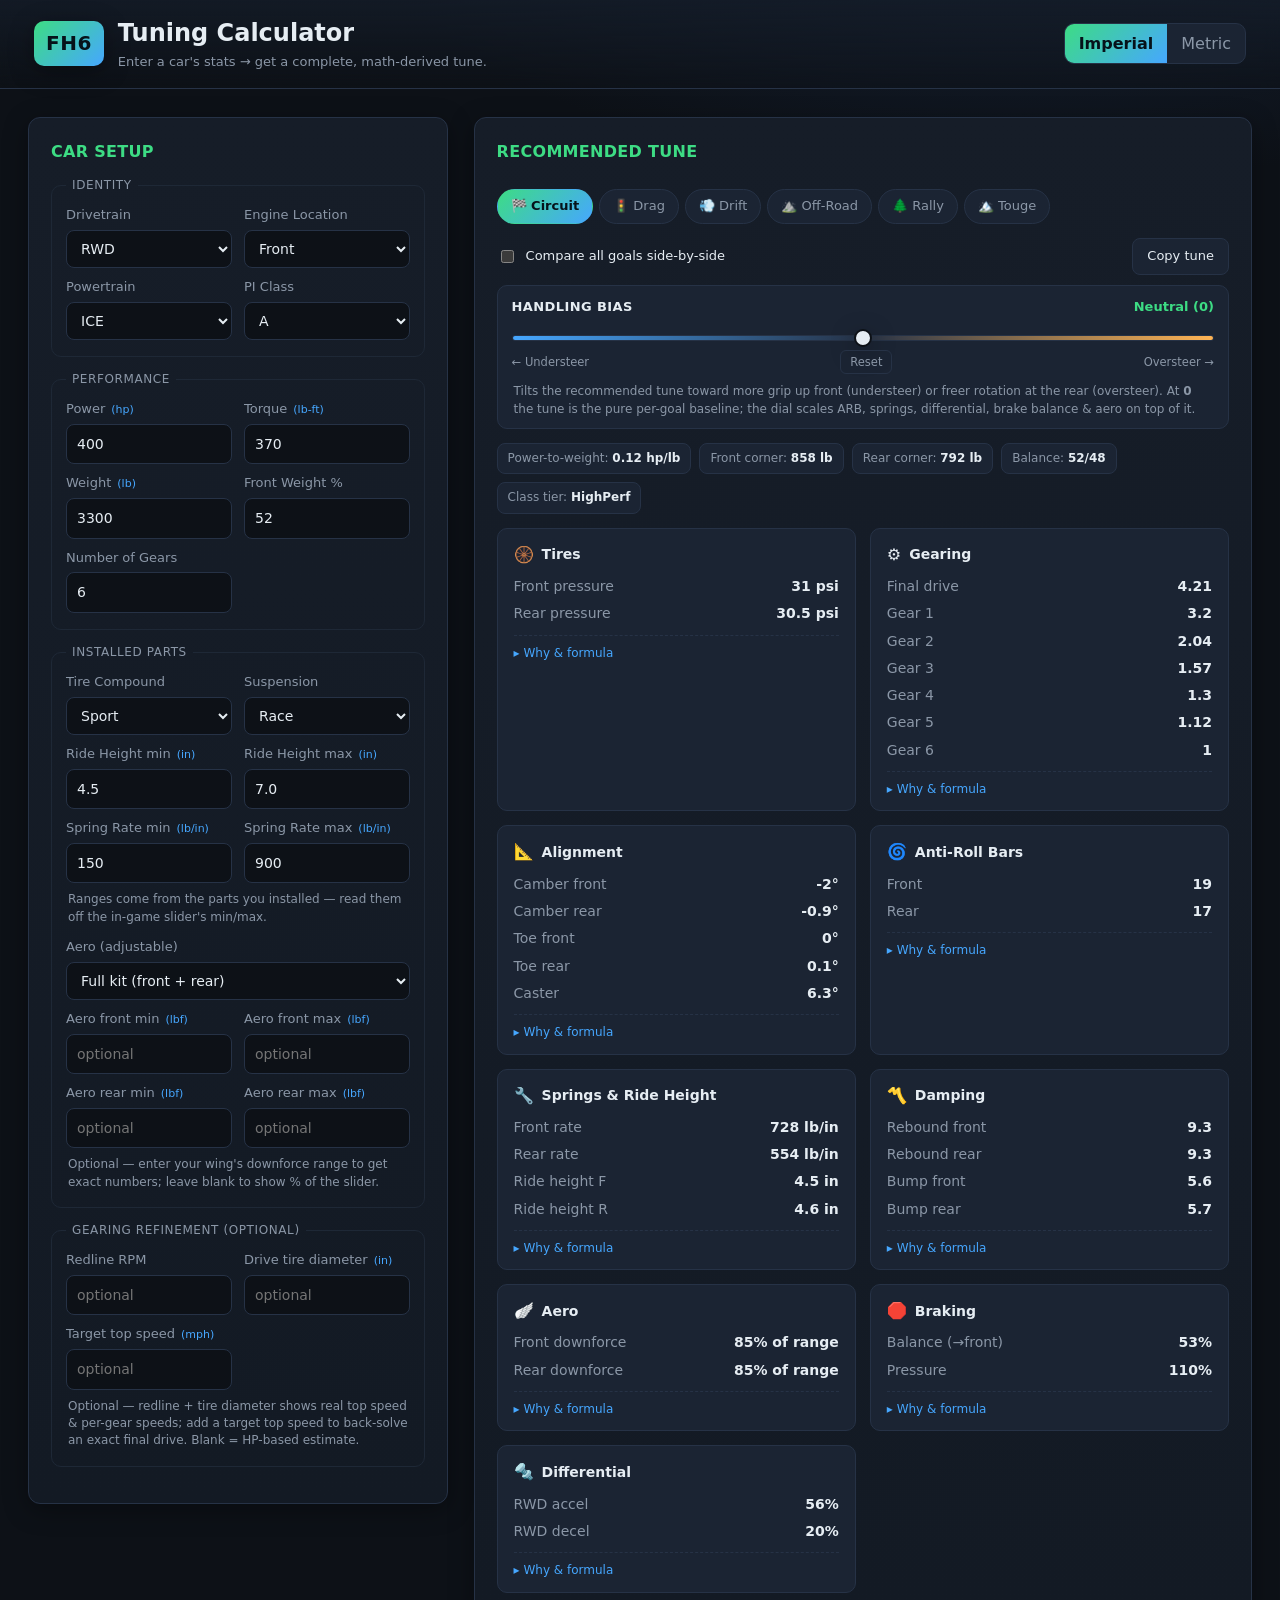
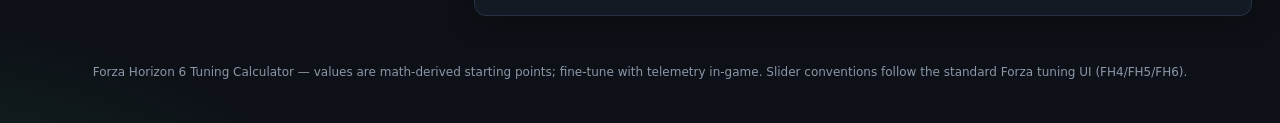
==== index.html @ 11a12811 "FH6 Tuning Calculator Single-page, zero-build Forza Horizon 6 tuning calculator. Research-grounded e" ====
<!DOCTYPE html>
<html lang="en">
<head>
<meta charset="UTF-8" />
<meta name="viewport" content="width=device-width, initial-scale=1.0" />
<meta name="color-scheme" content="dark" />
<title>FH6 Tuning Calculator</title>
<link rel="stylesheet" href="styles.css" />
</head>
<body>
<header class="topbar">
  <div class="brand">
    <span class="logo">FH6</span>
    <div class="titles">
      <h1>Tuning Calculator</h1>
      <p class="tagline">Enter a car's stats &rarr; get a complete, math-derived tune.</p>
    </div>
  </div>
  <div class="unit-toggle" id="unitToggle" role="group" aria-label="Units">
    <button data-units="imperial" class="active" type="button">Imperial</button>
    <button data-units="metric" type="button">Metric</button>
  </div>
</header>

<main class="layout">
  <!-- ===================== INPUTS ===================== -->
  <section class="panel inputs" aria-label="Car inputs">
    <h2 class="panel-title">Car Setup</h2>

    <fieldset>
      <legend>Identity</legend>
      <div class="grid2">
        <label>Drivetrain
          <select id="drivetrain">
            <option value="FWD">FWD</option>
            <option value="RWD" selected>RWD</option>
            <option value="AWD">AWD</option>
          </select>
        </label>
        <label>Engine Location
          <select id="engineLocation">
            <option value="Front" selected>Front</option>
            <option value="Mid">Mid</option>
            <option value="Rear">Rear</option>
          </select>
        </label>
        <label>Powertrain
          <select id="powertrain">
            <option value="ICE" selected>ICE</option>
            <option value="EV">EV</option>
            <option value="Hybrid">Hybrid</option>
          </select>
        </label>
        <label>PI Class
          <select id="piClass">
            <option>D</option><option>C</option><option>B</option>
            <option selected>A</option><option>S1</option><option>S2</option><option>X</option>
          </select>
        </label>
      </div>
    </fieldset>

    <fieldset>
      <legend>Performance</legend>
      <div class="grid2">
        <label><span class="lbl">Power <em id="powerUnit">(hp)</em></span>
          <input type="number" id="power" value="400" min="0" step="1" />
        </label>
        <label><span class="lbl">Torque <em id="torqueUnit">(lb-ft)</em></span>
          <input type="number" id="torque" value="370" min="0" step="1" />
        </label>
        <label><span class="lbl">Weight <em id="weightUnit">(lb)</em></span>
          <input type="number" id="weight" value="3300" min="0" step="1" />
        </label>
        <label><span class="lbl">Front Weight %</span>
          <input type="number" id="frontWeight" value="52" min="20" max="80" step="0.5" />
        </label>
        <label><span class="lbl">Number of Gears</span>
          <input type="number" id="gears" value="6" min="1" max="10" step="1" />
        </label>
      </div>
    </fieldset>

    <fieldset>
      <legend>Installed Parts</legend>
      <div class="grid2">
        <label>Tire Compound
          <select id="tireCompound">
            <option>Stock</option><option>Street</option><option selected>Sport</option>
            <option>Race</option><option>Rally</option><option>Drag</option><option>Offroad</option>
          </select>
        </label>
        <label>Suspension
          <select id="suspensionType">
            <option>Stock</option><option>Street</option><option>Sport</option>
            <option selected>Race</option><option>Drift</option><option>Offroad</option>
          </select>
        </label>
      </div>
      <div class="grid2 ranges">
        <label><span class="lbl">Ride Height min <em id="rhUnit">(in)</em></span>
          <input type="number" id="rideHeightMin" value="4.5" step="0.1" />
        </label>
        <label><span class="lbl">Ride Height max <em id="rhUnit2">(in)</em></span>
          <input type="number" id="rideHeightMax" value="7.0" step="0.1" />
        </label>
        <label><span class="lbl">Spring Rate min <em id="srUnit">(lb/in)</em></span>
          <input type="number" id="springRateMin" value="150" step="1" />
        </label>
        <label><span class="lbl">Spring Rate max <em id="srUnit2">(lb/in)</em></span>
          <input type="number" id="springRateMax" value="900" step="1" />
        </label>
      </div>
      <p class="hint">Ranges come from the parts you installed — read them off the in-game slider's min/max.</p>
      <label class="aero-kit-label">Aero (adjustable)
        <select id="aeroKit">
          <option value="Full" selected>Full kit (front + rear)</option>
          <option value="Front">Front splitter only</option>
          <option value="Rear">Rear wing only</option>
          <option value="None">None</option>
        </select>
      </label>
      <div class="grid2 ranges" id="aeroRanges">
        <label class="aero-front-field"><span class="lbl">Aero front min <em id="afUnit">(lbf)</em></span>
          <input type="number" id="aeroFrontMin" step="1" placeholder="optional" />
        </label>
        <label class="aero-front-field"><span class="lbl">Aero front max <em id="afUnit2">(lbf)</em></span>
          <input type="number" id="aeroFrontMax" step="1" placeholder="optional" />
        </label>
        <label class="aero-rear-field"><span class="lbl">Aero rear min <em id="arUnit">(lbf)</em></span>
          <input type="number" id="aeroRearMin" step="1" placeholder="optional" />
        </label>
        <label class="aero-rear-field"><span class="lbl">Aero rear max <em id="arUnit2">(lbf)</em></span>
          <input type="number" id="aeroRearMax" step="1" placeholder="optional" />
        </label>
      </div>
      <p class="hint" id="aeroHint">Optional — enter your wing's downforce range to get exact numbers; leave blank to show % of the slider.</p>
    </fieldset>

    <fieldset>
      <legend>Gearing refinement (optional)</legend>
      <div class="grid2">
        <label><span class="lbl">Redline RPM</span>
          <input type="number" id="redlineRpm" step="100" placeholder="optional" />
        </label>
        <label><span class="lbl">Drive tire diameter <em id="tireUnit">(in)</em></span>
          <input type="number" id="tireDiameter" step="0.1" placeholder="optional" />
        </label>
        <label><span class="lbl">Target top speed <em id="topSpeedUnit">(mph)</em></span>
          <input type="number" id="targetTopSpeed" step="1" placeholder="optional" />
        </label>
      </div>
      <p class="hint">Optional — redline + tire diameter shows real top speed &amp; per-gear speeds; add a target top speed to back-solve an exact final drive. Blank = HP-based estimate.</p>
    </fieldset>
  </section>

  <!-- ===================== OUTPUTS ===================== -->
  <section class="panel outputs" aria-label="Recommended tune">
    <div class="outputs-head">
      <h2 class="panel-title">Recommended Tune</h2>
      <div class="goal-tabs" id="goalTabs" role="tablist"></div>
    </div>

    <div class="mode-row">
      <label class="switch">
        <input type="checkbox" id="compareMode" />
        <span>Compare all goals side-by-side</span>
      </label>
      <button id="copyBtn" class="ghost-btn" type="button" title="Copy tune to clipboard">Copy tune</button>
    </div>

    <div class="bias-row" id="biasRow">
      <div class="bias-head">
        <span class="bias-title">Handling bias</span>
        <span class="bias-value" id="biasValue">Neutral (0)</span>
      </div>
      <input type="range" id="handlingBias" min="-5" max="5" step="0.5" value="0"
             aria-label="Handling bias from understeer to oversteer" />
      <div class="bias-ends">
        <span>&larr; Understeer</span>
        <button type="button" id="biasReset" class="bias-reset" title="Reset to neutral">Reset</button>
        <span>Oversteer &rarr;</span>
      </div>
      <p class="hint bias-hint">Tilts the recommended tune toward more grip up front (understeer) or freer
        rotation at the rear (oversteer). At <b>0</b> the tune is the pure per-goal baseline; the dial scales
        ARB, springs, differential, brake balance &amp; aero on top of it.</p>
    </div>

    <div id="summaryStrip" class="summary-strip"></div>
    <div id="output" class="output-cards"></div>
    <div id="compareWrap" class="compare-wrap" hidden></div>
  </section>
</main>

<footer class="foot">
  <p>Forza Horizon 6 Tuning Calculator &mdash; values are math-derived starting points; fine-tune with telemetry in-game.
  Slider conventions follow the standard Forza tuning UI (FH4/FH5/FH6).</p>
</footer>

<script src="tuning.js"></script>
<script src="app.js"></script>
</body>
</html>
---- styles.css ----
:root {
  --bg: #0d1117;
  --bg-2: #131a24;
  --panel: #161d28;
  --panel-2: #1b2433;
  --line: #263246;
  --line-soft: #1e2836;
  --text: #e6edf3;
  --muted: #8b97a7;
  --accent: #3ddc84;     /* Forza green */
  --accent-2: #46a7ff;   /* electric blue */
  --warn: #ffb454;
  --danger: #ff6b6b;
  --radius: 12px;
  --shadow: 0 6px 24px rgba(0,0,0,.35);
  font-synthesis: none;
}

* { box-sizing: border-box; }
/* explicit display rules (grid/flex) otherwise beat the UA [hidden] rule */
[hidden] { display: none !important; }
html, body { margin: 0; padding: 0; }
body {
  background:
    radial-gradient(1200px 600px at 80% -10%, #16243a 0%, transparent 60%),
    radial-gradient(900px 500px at -10% 110%, #16322a 0%, transparent 55%),
    var(--bg);
  color: var(--text);
  font-family: "Segoe UI", system-ui, -apple-system, Roboto, Arial, sans-serif;
  line-height: 1.45;
  min-height: 100vh;
}

/* ---------- Top bar ---------- */
.topbar {
  display: flex; align-items: center; justify-content: space-between;
  gap: 16px; flex-wrap: wrap;
  padding: 16px clamp(14px, 3vw, 34px);
  border-bottom: 1px solid var(--line);
  background: linear-gradient(180deg, rgba(20,28,40,.85), rgba(13,17,23,.4));
  position: sticky; top: 0; z-index: 20; backdrop-filter: blur(8px);
}
.brand { display: flex; align-items: center; gap: 14px; }
.logo {
  font-weight: 800; letter-spacing: .5px; font-size: 20px;
  background: linear-gradient(135deg, var(--accent), var(--accent-2));
  color: #06121a; padding: 8px 12px; border-radius: 10px;
  box-shadow: var(--shadow);
}
.titles h1 { font-size: clamp(18px, 2.4vw, 24px); margin: 0; }
.tagline { margin: 2px 0 0; color: var(--muted); font-size: 13px; }

.unit-toggle { display: inline-flex; background: var(--panel-2); border: 1px solid var(--line); border-radius: 10px; overflow: hidden; }
.unit-toggle button {
  background: transparent; color: var(--muted); border: 0; padding: 8px 14px;
  font: inherit; cursor: pointer; transition: .15s;
}
.unit-toggle button.active { background: linear-gradient(135deg, var(--accent), var(--accent-2)); color: #06121a; font-weight: 700; }

/* ---------- Layout ---------- */
.layout {
  display: grid;
  grid-template-columns: minmax(320px, 420px) 1fr;
  gap: clamp(14px, 2vw, 26px);
  padding: clamp(14px, 2.4vw, 28px);
  align-items: start;
}
.panel {
  background: linear-gradient(180deg, var(--panel), var(--bg-2));
  border: 1px solid var(--line);
  border-radius: var(--radius);
  box-shadow: var(--shadow);
  padding: clamp(14px, 1.8vw, 22px);
}
.inputs { position: sticky; top: 86px; }
.panel-title {
  margin: 0 0 14px; font-size: 16px; letter-spacing: .3px;
  text-transform: uppercase; color: var(--accent);
}

fieldset { border: 1px solid var(--line-soft); border-radius: 10px; margin: 0 0 14px; padding: 12px 14px 16px; }
legend { color: var(--muted); font-size: 12px; text-transform: uppercase; letter-spacing: .6px; padding: 0 6px; }
.grid2 { display: grid; grid-template-columns: 1fr 1fr; gap: 10px 12px; }
label { display: flex; flex-direction: column; gap: 5px; font-size: 13px; color: var(--muted); }
.lbl { display: flex; gap: 6px; align-items: baseline; }
.lbl em { color: var(--accent-2); font-style: normal; font-size: 11px; }
input, select {
  background: var(--bg); color: var(--text);
  border: 1px solid var(--line); border-radius: 8px;
  padding: 9px 10px; font: inherit; font-size: 14px; width: 100%;
  transition: border-color .15s, box-shadow .15s;
}
input:focus, select:focus { outline: none; border-color: var(--accent-2); box-shadow: 0 0 0 3px rgba(70,167,255,.18); }
.checkbox-row { flex-direction: row; align-items: center; gap: 8px; grid-column: 1 / -1; color: var(--text); }
.checkbox-row input { width: auto; }
.ranges { margin-top: 10px; }
.aero-kit-label { margin: 12px 0 4px; }
.hint { color: var(--muted); font-size: 12px; margin: 8px 2px 0; }

/* ---------- Outputs ---------- */
.outputs-head { display: flex; align-items: center; justify-content: space-between; gap: 12px; flex-wrap: wrap; }
.goal-tabs { display: flex; flex-wrap: wrap; gap: 6px; }
.goal-tabs button {
  background: var(--panel-2); color: var(--muted); border: 1px solid var(--line);
  padding: 7px 13px; border-radius: 999px; font: inherit; font-size: 13px; cursor: pointer; transition: .15s;
}
.goal-tabs button:hover { color: var(--text); border-color: var(--accent-2); }
.goal-tabs button.active { background: linear-gradient(135deg, var(--accent), var(--accent-2)); color: #06121a; font-weight: 700; border-color: transparent; }

.mode-row { display: flex; align-items: center; justify-content: space-between; gap: 12px; margin: 14px 0 10px; flex-wrap: wrap; }
.switch { flex-direction: row; align-items: center; gap: 9px; color: var(--text); font-size: 13px; cursor: pointer; }
.switch input { width: auto; }
.ghost-btn { background: var(--panel-2); color: var(--text); border: 1px solid var(--line); border-radius: 8px; padding: 8px 14px; font: inherit; font-size: 13px; cursor: pointer; transition: .15s; }
.ghost-btn:hover { border-color: var(--accent); color: var(--accent); }

/* ---------- Handling-bias slider ---------- */
.bias-row {
  background: var(--panel-2); border: 1px solid var(--line); border-radius: 10px;
  padding: 12px 14px 10px; margin: 0 0 14px;
}
.bias-head { display: flex; align-items: baseline; justify-content: space-between; gap: 10px; margin-bottom: 8px; }
.bias-title { font-size: 13px; font-weight: 600; color: var(--text); text-transform: uppercase; letter-spacing: .4px; }
.bias-value { font-size: 13px; font-weight: 700; color: var(--accent); font-variant-numeric: tabular-nums; }
.bias-value.under { color: var(--accent-2); }
.bias-value.over { color: var(--warn); }
.bias-row input[type="range"] {
  -webkit-appearance: none; appearance: none; width: 100%; height: 6px; padding: 0; margin: 4px 0;
  background: linear-gradient(90deg, var(--accent-2) 0%, var(--line) 50%, var(--warn) 100%);
  border: 1px solid var(--line); border-radius: 999px; cursor: pointer;
}
.bias-row input[type="range"]:focus { outline: none; box-shadow: 0 0 0 3px rgba(70,167,255,.18); }
.bias-row input[type="range"]::-webkit-slider-thumb {
  -webkit-appearance: none; appearance: none; width: 18px; height: 18px; border-radius: 50%;
  background: var(--text); border: 2px solid var(--bg); box-shadow: var(--shadow); cursor: pointer;
}
.bias-row input[type="range"]::-moz-range-thumb {
  width: 18px; height: 18px; border-radius: 50%;
  background: var(--text); border: 2px solid var(--bg); box-shadow: var(--shadow); cursor: pointer;
}
.bias-ends { display: flex; align-items: center; justify-content: space-between; gap: 10px; font-size: 11.5px; color: var(--muted); margin-top: 2px; }
.bias-reset { background: transparent; color: var(--muted); border: 1px solid var(--line); border-radius: 6px; padding: 3px 9px; font: inherit; font-size: 11.5px; cursor: pointer; transition: .15s; }
.bias-reset:hover { color: var(--accent); border-color: var(--accent); }
.bias-hint { margin-top: 9px; }

.summary-strip { display: flex; flex-wrap: wrap; gap: 8px; margin-bottom: 14px; }
.chip { background: var(--panel-2); border: 1px solid var(--line); border-radius: 8px; padding: 6px 10px; font-size: 12px; color: var(--muted); }
.chip b { color: var(--text); font-weight: 600; }

.output-cards { display: grid; grid-template-columns: repeat(auto-fill, minmax(260px, 1fr)); gap: 14px; }
.card {
  background: var(--panel-2); border: 1px solid var(--line); border-radius: 10px;
  padding: 14px 16px 12px; display: flex; flex-direction: column;
}
.card h3 { margin: 0 0 10px; font-size: 14px; display: flex; align-items: center; gap: 8px; }
.card h3 .ico { font-size: 16px; }
.rows { display: flex; flex-direction: column; gap: 7px; }
.row { display: flex; align-items: baseline; justify-content: space-between; gap: 10px; font-size: 14px; }
.row .k { color: var(--muted); }
.row .v { font-variant-numeric: tabular-nums; font-weight: 600; color: var(--text); }
.row .v.pos { color: var(--accent); }
.row .v.neg { color: var(--warn); }
.subgears { display: grid; grid-template-columns: repeat(2, 1fr); gap: 5px 14px; }

details.why { margin-top: 11px; border-top: 1px dashed var(--line); padding-top: 9px; }
details.why summary { cursor: pointer; color: var(--accent-2); font-size: 12px; list-style: none; user-select: none; }
details.why summary::-webkit-details-marker { display: none; }
details.why summary::before { content: "▸ "; }
details.why[open] summary::before { content: "▾ "; }
details.why .body { margin-top: 8px; color: var(--muted); font-size: 12.5px; line-height: 1.5; }
details.why .body code { background: var(--bg); border: 1px solid var(--line); border-radius: 5px; padding: 1px 5px; color: var(--accent); font-size: 12px; }
details.why .body .formula { display: block; margin: 6px 0; padding: 7px 9px; background: var(--bg); border-left: 2px solid var(--accent); border-radius: 4px; color: var(--text); font-family: ui-monospace, "Cascadia Code", Consolas, monospace; font-size: 12px; white-space: pre-wrap; }

/* ---------- Compare table ---------- */
.compare-wrap { overflow-x: auto; }
table.compare { border-collapse: collapse; width: 100%; font-size: 13px; }
table.compare th, table.compare td { padding: 7px 10px; text-align: right; border-bottom: 1px solid var(--line-soft); white-space: nowrap; }
table.compare th:first-child, table.compare td:first-child { text-align: left; position: sticky; left: 0; background: var(--panel); color: var(--text); }
table.compare thead th { color: var(--accent); border-bottom: 1px solid var(--line); position: sticky; top: 0; background: var(--panel); }
table.compare tbody tr:hover td { background: rgba(70,167,255,.06); }
table.compare .group td { background: var(--panel-2); color: var(--accent-2); font-weight: 700; text-transform: uppercase; letter-spacing: .4px; font-size: 11px; }
table.compare td.num { font-variant-numeric: tabular-nums; color: var(--text); }

.foot { color: var(--muted); font-size: 12px; text-align: center; padding: 8px 20px 30px; }

/* ---------- Mobile ---------- */
@media (max-width: 880px) {
  .layout { grid-template-columns: 1fr; }
  .inputs { position: static; }
}
@media (max-width: 480px) {
  .grid2 { grid-template-columns: 1fr; }
  .output-cards { grid-template-columns: 1fr; }
  .topbar { padding: 12px 14px; }
}
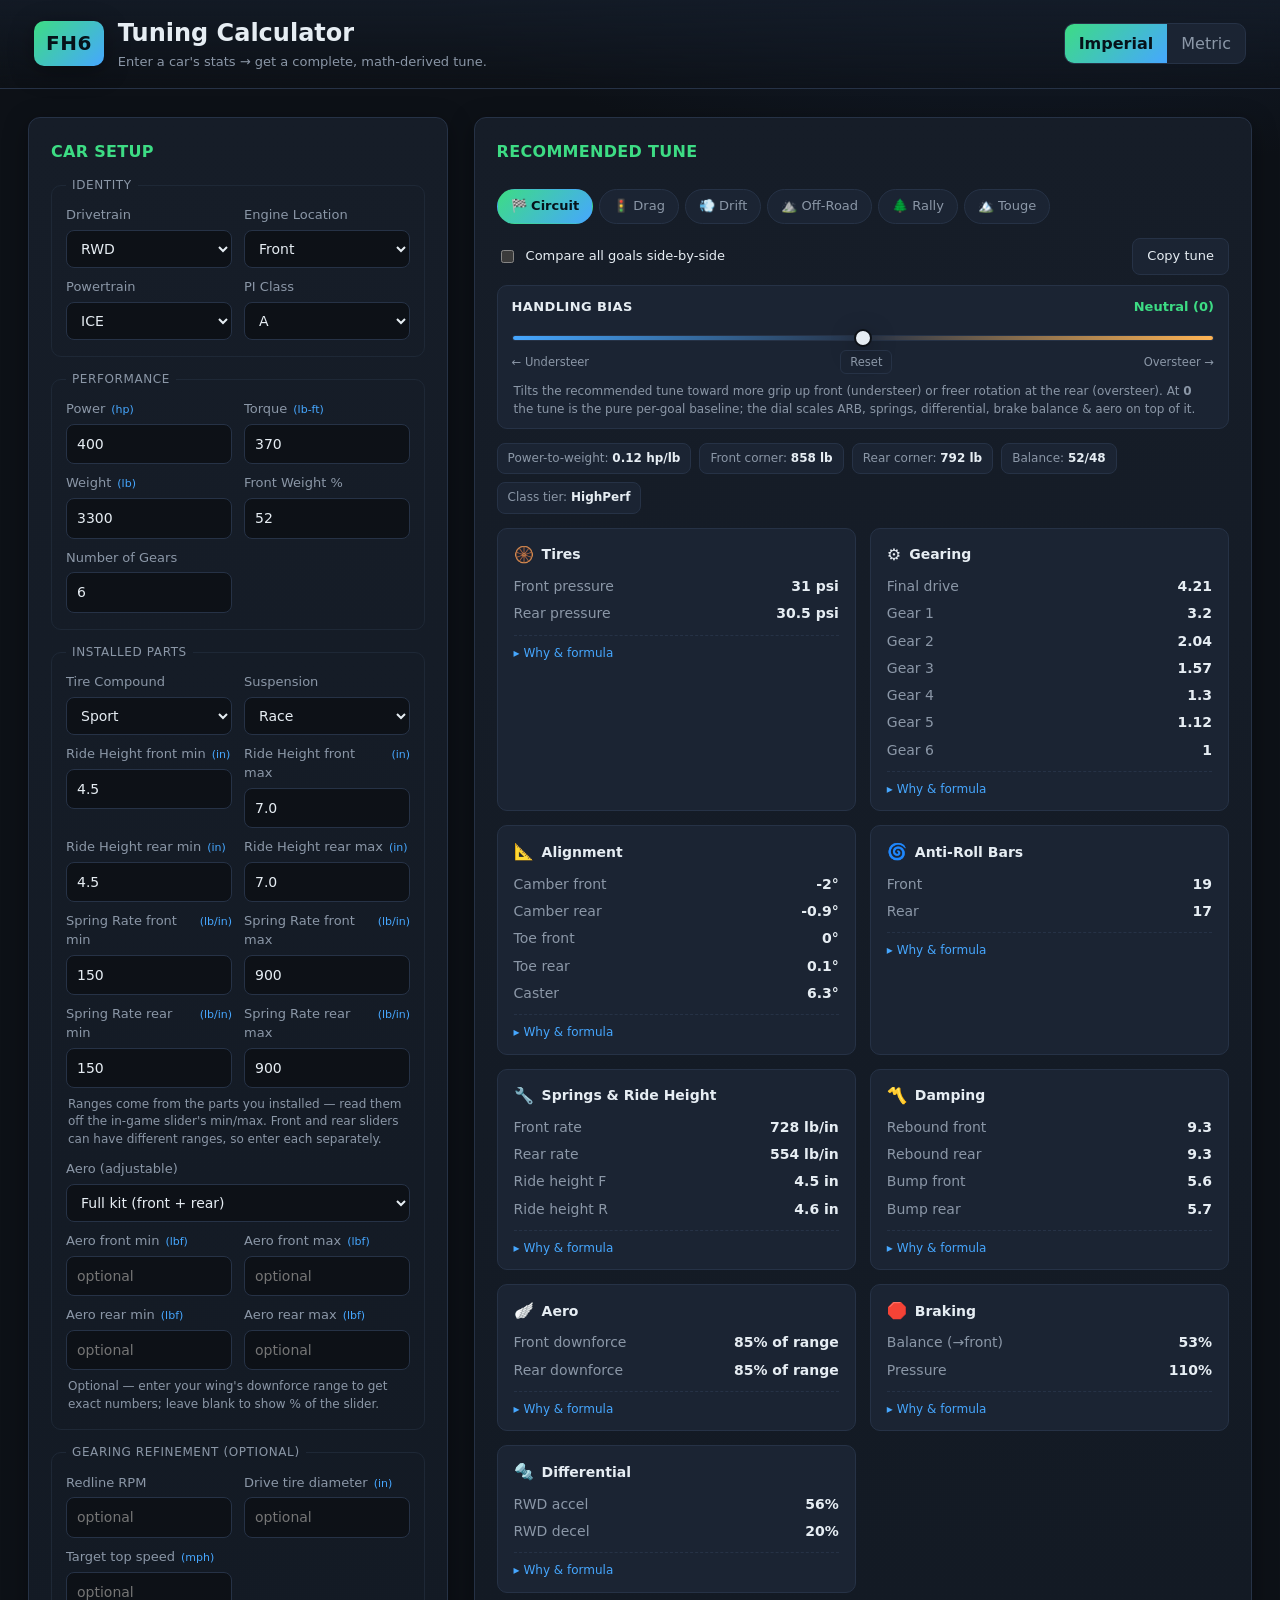
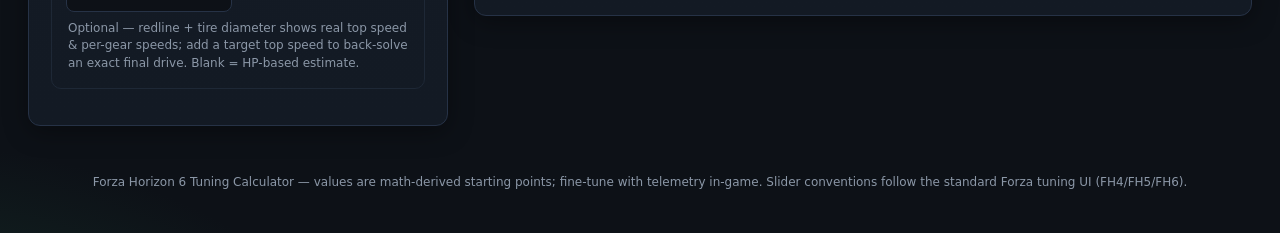
==== commit a8d68148: "Add independent front/rear ride-height and spring-rate range inputs FH6's front and rear ride-height" ====
--- a/index.html
+++ b/index.html
@@ -98,20 +98,32 @@
         </label>
       </div>
       <div class="grid2 ranges">
-        <label><span class="lbl">Ride Height min <em id="rhUnit">(in)</em></span>
-          <input type="number" id="rideHeightMin" value="4.5" step="0.1" />
-        </label>
-        <label><span class="lbl">Ride Height max <em id="rhUnit2">(in)</em></span>
-          <input type="number" id="rideHeightMax" value="7.0" step="0.1" />
-        </label>
-        <label><span class="lbl">Spring Rate min <em id="srUnit">(lb/in)</em></span>
-          <input type="number" id="springRateMin" value="150" step="1" />
-        </label>
-        <label><span class="lbl">Spring Rate max <em id="srUnit2">(lb/in)</em></span>
-          <input type="number" id="springRateMax" value="900" step="1" />
-        </label>
-      </div>
-      <p class="hint">Ranges come from the parts you installed — read them off the in-game slider's min/max.</p>
+        <label><span class="lbl">Ride Height front min <em id="rhUnitFmin">(in)</em></span>
+          <input type="number" id="rideHeightMinF" value="4.5" step="0.1" />
+        </label>
+        <label><span class="lbl">Ride Height front max <em id="rhUnitFmax">(in)</em></span>
+          <input type="number" id="rideHeightMaxF" value="7.0" step="0.1" />
+        </label>
+        <label><span class="lbl">Ride Height rear min <em id="rhUnitRmin">(in)</em></span>
+          <input type="number" id="rideHeightMinR" value="4.5" step="0.1" />
+        </label>
+        <label><span class="lbl">Ride Height rear max <em id="rhUnitRmax">(in)</em></span>
+          <input type="number" id="rideHeightMaxR" value="7.0" step="0.1" />
+        </label>
+        <label><span class="lbl">Spring Rate front min <em id="srUnitFmin">(lb/in)</em></span>
+          <input type="number" id="springRateMinF" value="150" step="1" />
+        </label>
+        <label><span class="lbl">Spring Rate front max <em id="srUnitFmax">(lb/in)</em></span>
+          <input type="number" id="springRateMaxF" value="900" step="1" />
+        </label>
+        <label><span class="lbl">Spring Rate rear min <em id="srUnitRmin">(lb/in)</em></span>
+          <input type="number" id="springRateMinR" value="150" step="1" />
+        </label>
+        <label><span class="lbl">Spring Rate rear max <em id="srUnitRmax">(lb/in)</em></span>
+          <input type="number" id="springRateMaxR" value="900" step="1" />
+        </label>
+      </div>
+      <p class="hint">Ranges come from the parts you installed — read them off the in-game slider's min/max. Front and rear sliders can have different ranges, so enter each separately.</p>
       <label class="aero-kit-label">Aero (adjustable)
         <select id="aeroKit">
           <option value="Full" selected>Full kit (front + rear)</option>
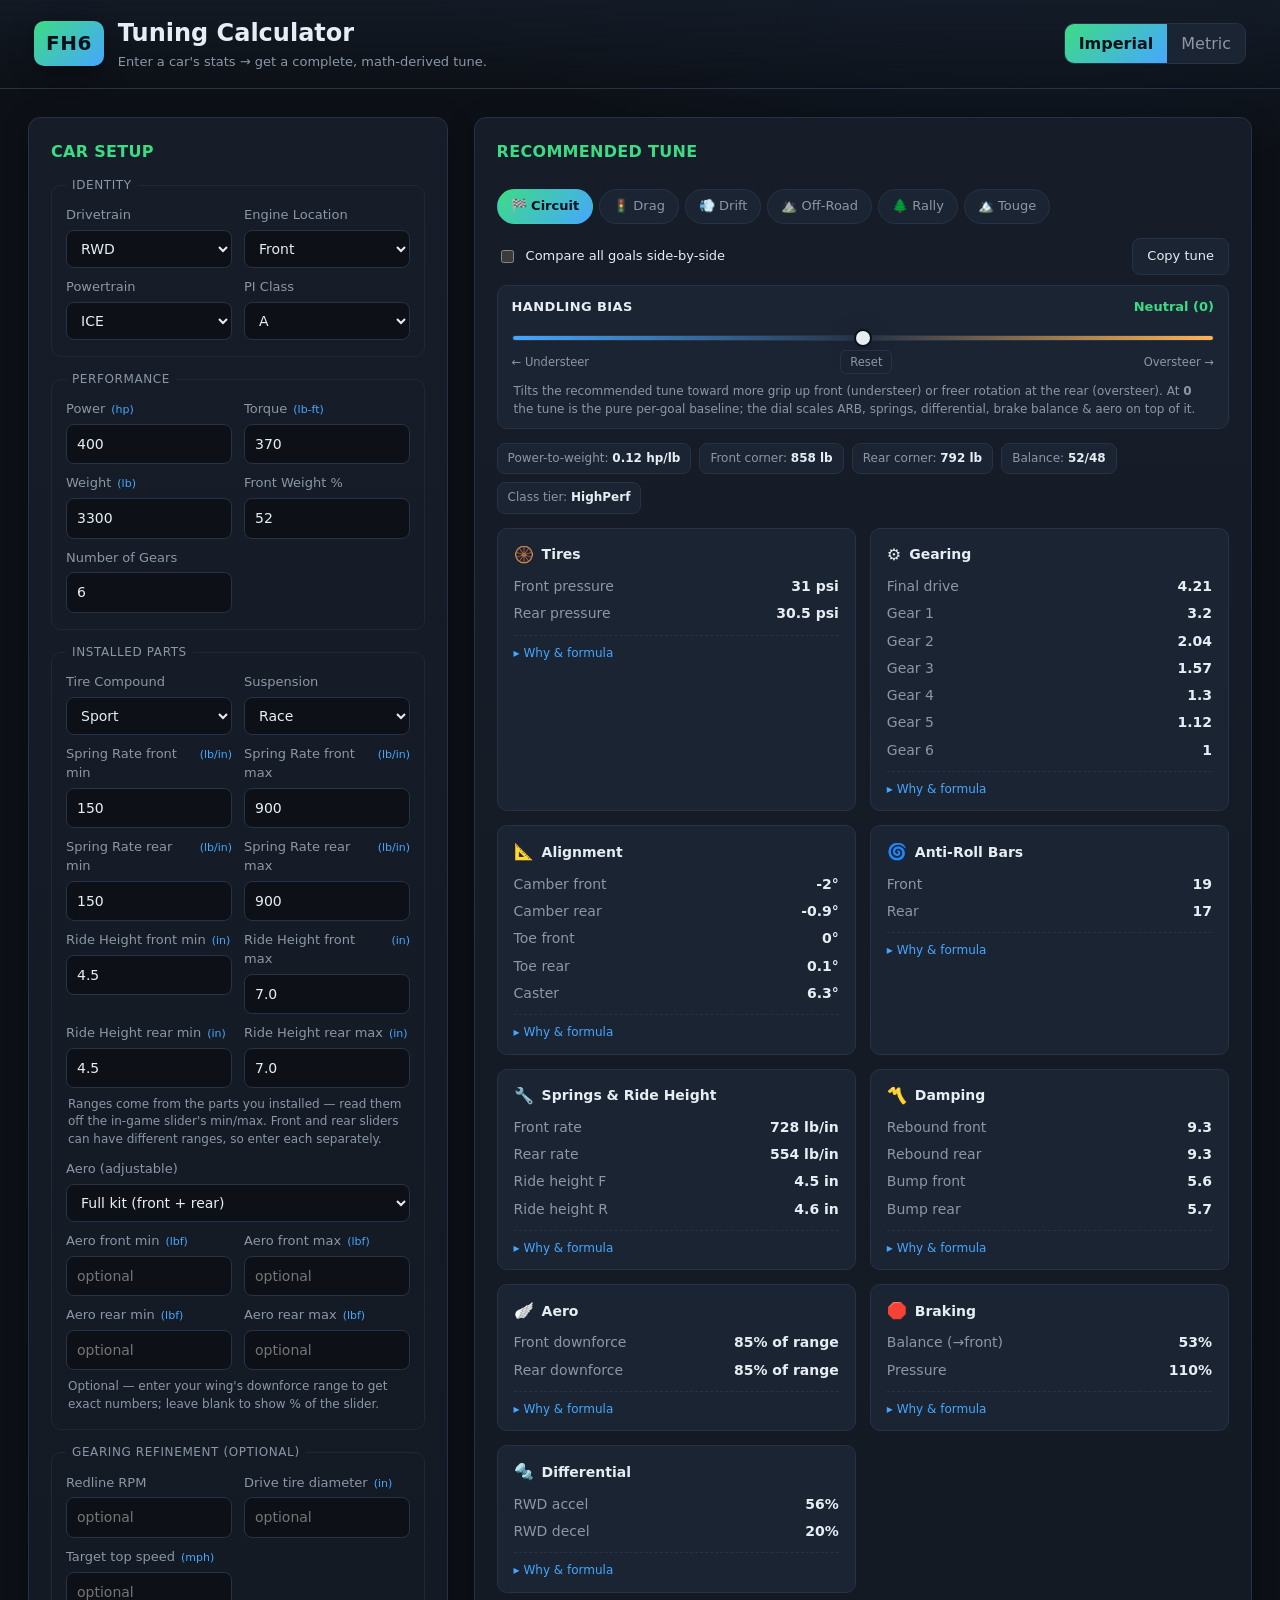
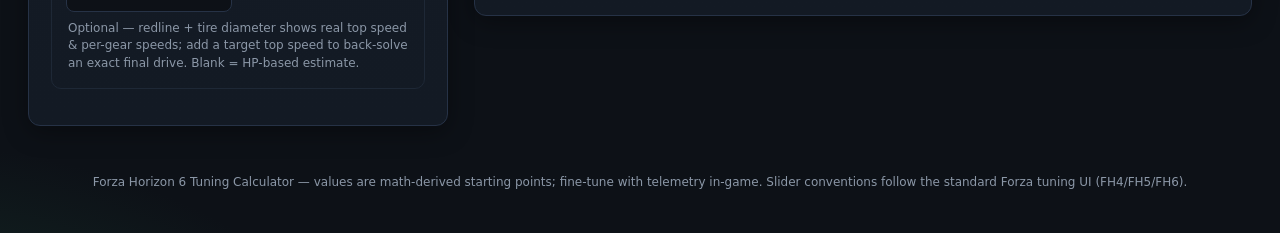
==== commit 59aa1596: "Order Spring Rate inputs above Ride Height to match FH6 menu Pure presentation change: moves the Spr" ====
--- a/index.html
+++ b/index.html
@@ -98,6 +98,18 @@
         </label>
       </div>
       <div class="grid2 ranges">
+        <label><span class="lbl">Spring Rate front min <em id="srUnitFmin">(lb/in)</em></span>
+          <input type="number" id="springRateMinF" value="150" step="1" />
+        </label>
+        <label><span class="lbl">Spring Rate front max <em id="srUnitFmax">(lb/in)</em></span>
+          <input type="number" id="springRateMaxF" value="900" step="1" />
+        </label>
+        <label><span class="lbl">Spring Rate rear min <em id="srUnitRmin">(lb/in)</em></span>
+          <input type="number" id="springRateMinR" value="150" step="1" />
+        </label>
+        <label><span class="lbl">Spring Rate rear max <em id="srUnitRmax">(lb/in)</em></span>
+          <input type="number" id="springRateMaxR" value="900" step="1" />
+        </label>
         <label><span class="lbl">Ride Height front min <em id="rhUnitFmin">(in)</em></span>
           <input type="number" id="rideHeightMinF" value="4.5" step="0.1" />
         </label>
@@ -109,18 +121,6 @@
         </label>
         <label><span class="lbl">Ride Height rear max <em id="rhUnitRmax">(in)</em></span>
           <input type="number" id="rideHeightMaxR" value="7.0" step="0.1" />
-        </label>
-        <label><span class="lbl">Spring Rate front min <em id="srUnitFmin">(lb/in)</em></span>
-          <input type="number" id="springRateMinF" value="150" step="1" />
-        </label>
-        <label><span class="lbl">Spring Rate front max <em id="srUnitFmax">(lb/in)</em></span>
-          <input type="number" id="springRateMaxF" value="900" step="1" />
-        </label>
-        <label><span class="lbl">Spring Rate rear min <em id="srUnitRmin">(lb/in)</em></span>
-          <input type="number" id="springRateMinR" value="150" step="1" />
-        </label>
-        <label><span class="lbl">Spring Rate rear max <em id="srUnitRmax">(lb/in)</em></span>
-          <input type="number" id="springRateMaxR" value="900" step="1" />
         </label>
       </div>
       <p class="hint">Ranges come from the parts you installed — read them off the in-game slider's min/max. Front and rear sliders can have different ranges, so enter each separately.</p>
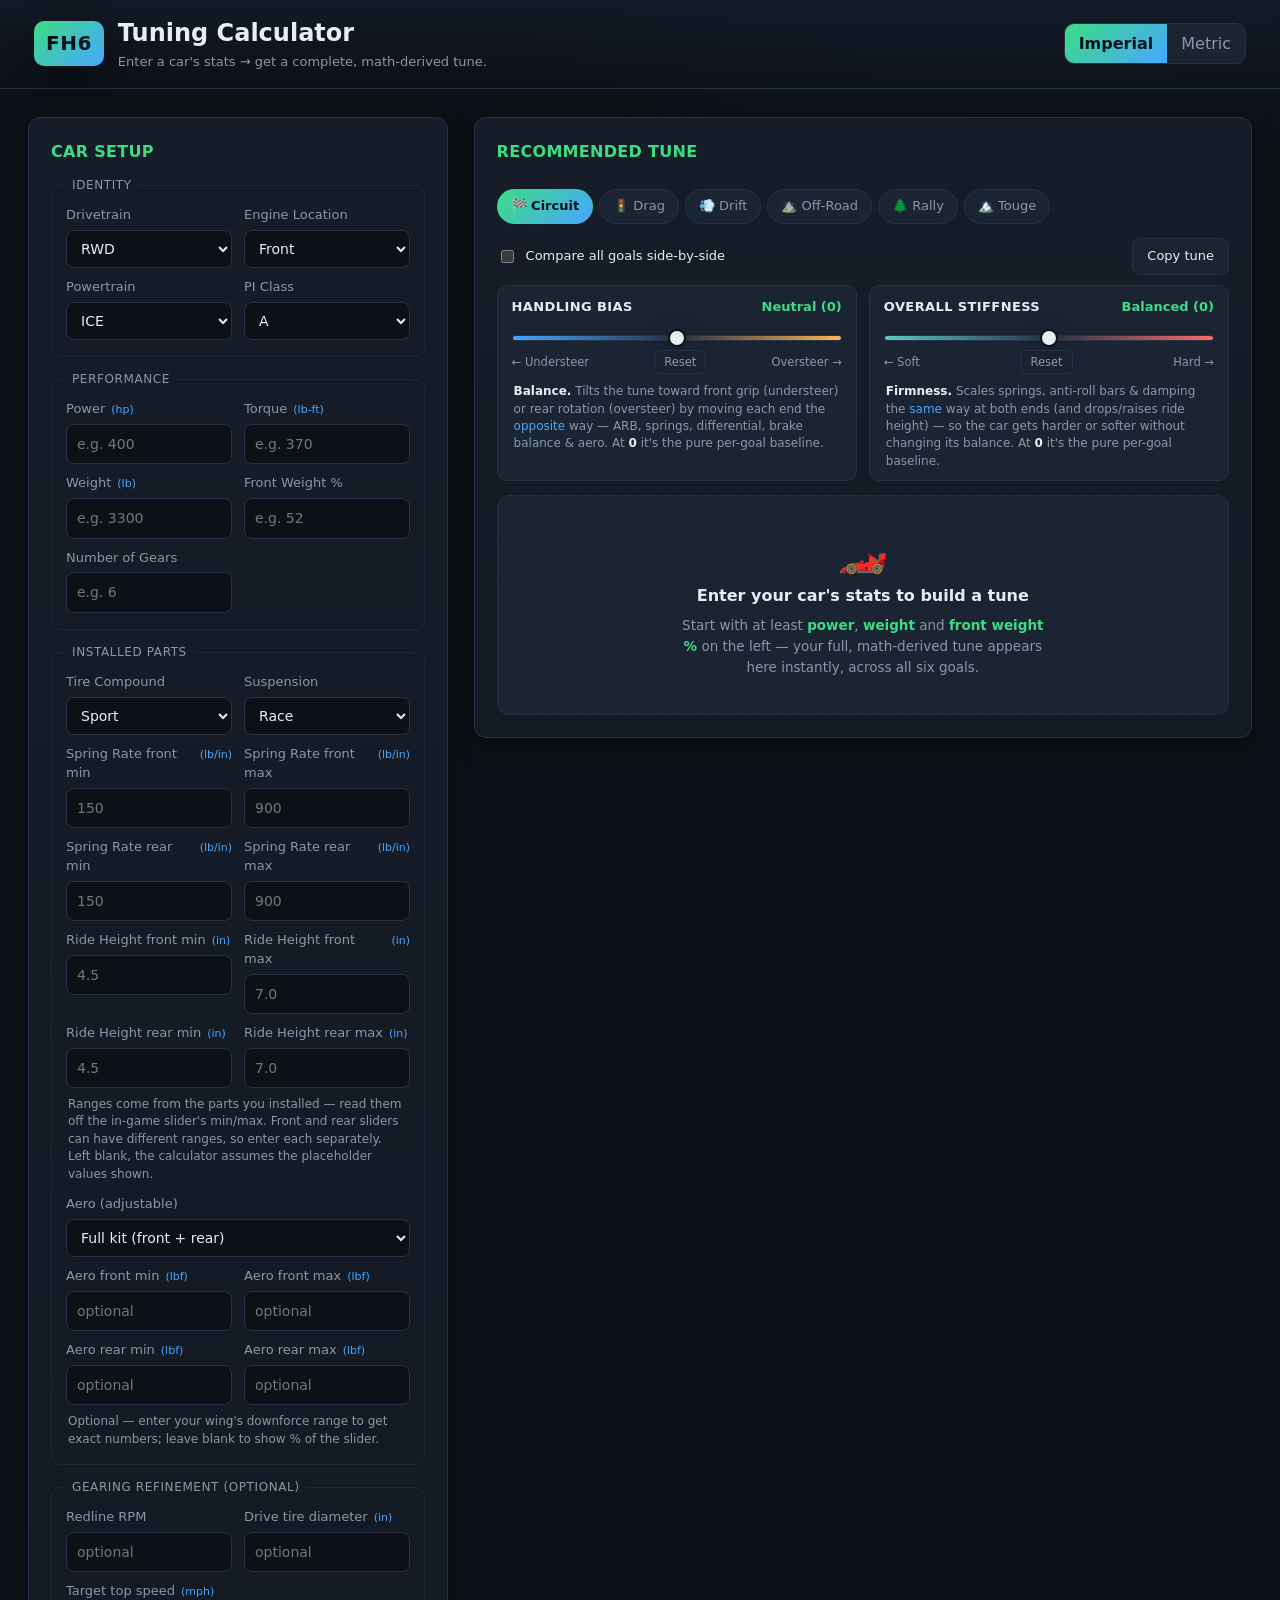
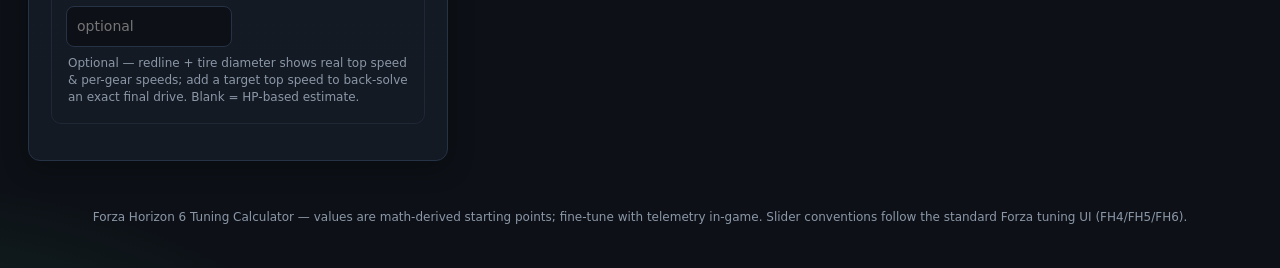
==== commit 726d6663: "Add Overall Stiffness dial, slider-change view, and blank-by-default inputs Three user-requested fea" ====
--- a/index.html
+++ b/index.html
@@ -64,19 +64,19 @@
       <legend>Performance</legend>
       <div class="grid2">
         <label><span class="lbl">Power <em id="powerUnit">(hp)</em></span>
-          <input type="number" id="power" value="400" min="0" step="1" />
+          <input type="number" id="power" min="0" step="1" placeholder="e.g. 400" />
         </label>
         <label><span class="lbl">Torque <em id="torqueUnit">(lb-ft)</em></span>
-          <input type="number" id="torque" value="370" min="0" step="1" />
+          <input type="number" id="torque" min="0" step="1" placeholder="e.g. 370" />
         </label>
         <label><span class="lbl">Weight <em id="weightUnit">(lb)</em></span>
-          <input type="number" id="weight" value="3300" min="0" step="1" />
+          <input type="number" id="weight" min="0" step="1" placeholder="e.g. 3300" />
         </label>
         <label><span class="lbl">Front Weight %</span>
-          <input type="number" id="frontWeight" value="52" min="20" max="80" step="0.5" />
+          <input type="number" id="frontWeight" min="20" max="80" step="0.5" placeholder="e.g. 52" />
         </label>
         <label><span class="lbl">Number of Gears</span>
-          <input type="number" id="gears" value="6" min="1" max="10" step="1" />
+          <input type="number" id="gears" min="1" max="10" step="1" placeholder="e.g. 6" />
         </label>
       </div>
     </fieldset>
@@ -99,31 +99,31 @@
       </div>
       <div class="grid2 ranges">
         <label><span class="lbl">Spring Rate front min <em id="srUnitFmin">(lb/in)</em></span>
-          <input type="number" id="springRateMinF" value="150" step="1" />
+          <input type="number" id="springRateMinF" step="1" placeholder="150" />
         </label>
         <label><span class="lbl">Spring Rate front max <em id="srUnitFmax">(lb/in)</em></span>
-          <input type="number" id="springRateMaxF" value="900" step="1" />
+          <input type="number" id="springRateMaxF" step="1" placeholder="900" />
         </label>
         <label><span class="lbl">Spring Rate rear min <em id="srUnitRmin">(lb/in)</em></span>
-          <input type="number" id="springRateMinR" value="150" step="1" />
+          <input type="number" id="springRateMinR" step="1" placeholder="150" />
         </label>
         <label><span class="lbl">Spring Rate rear max <em id="srUnitRmax">(lb/in)</em></span>
-          <input type="number" id="springRateMaxR" value="900" step="1" />
+          <input type="number" id="springRateMaxR" step="1" placeholder="900" />
         </label>
         <label><span class="lbl">Ride Height front min <em id="rhUnitFmin">(in)</em></span>
-          <input type="number" id="rideHeightMinF" value="4.5" step="0.1" />
+          <input type="number" id="rideHeightMinF" step="0.1" placeholder="4.5" />
         </label>
         <label><span class="lbl">Ride Height front max <em id="rhUnitFmax">(in)</em></span>
-          <input type="number" id="rideHeightMaxF" value="7.0" step="0.1" />
+          <input type="number" id="rideHeightMaxF" step="0.1" placeholder="7.0" />
         </label>
         <label><span class="lbl">Ride Height rear min <em id="rhUnitRmin">(in)</em></span>
-          <input type="number" id="rideHeightMinR" value="4.5" step="0.1" />
+          <input type="number" id="rideHeightMinR" step="0.1" placeholder="4.5" />
         </label>
         <label><span class="lbl">Ride Height rear max <em id="rhUnitRmax">(in)</em></span>
-          <input type="number" id="rideHeightMaxR" value="7.0" step="0.1" />
-        </label>
-      </div>
-      <p class="hint">Ranges come from the parts you installed — read them off the in-game slider's min/max. Front and rear sliders can have different ranges, so enter each separately.</p>
+          <input type="number" id="rideHeightMaxR" step="0.1" placeholder="7.0" />
+        </label>
+      </div>
+      <p class="hint">Ranges come from the parts you installed — read them off the in-game slider's min/max. Front and rear sliders can have different ranges, so enter each separately. Left blank, the calculator assumes the placeholder values shown.</p>
       <label class="aero-kit-label">Aero (adjustable)
         <select id="aeroKit">
           <option value="Full" selected>Full kit (front + rear)</option>
@@ -181,22 +181,43 @@
       <button id="copyBtn" class="ghost-btn" type="button" title="Copy tune to clipboard">Copy tune</button>
     </div>
 
-    <div class="bias-row" id="biasRow">
-      <div class="bias-head">
-        <span class="bias-title">Handling bias</span>
-        <span class="bias-value" id="biasValue">Neutral (0)</span>
-      </div>
-      <input type="range" id="handlingBias" min="-5" max="5" step="0.5" value="0"
-             aria-label="Handling bias from understeer to oversteer" />
-      <div class="bias-ends">
-        <span>&larr; Understeer</span>
-        <button type="button" id="biasReset" class="bias-reset" title="Reset to neutral">Reset</button>
-        <span>Oversteer &rarr;</span>
-      </div>
-      <p class="hint bias-hint">Tilts the recommended tune toward more grip up front (understeer) or freer
-        rotation at the rear (oversteer). At <b>0</b> the tune is the pure per-goal baseline; the dial scales
-        ARB, springs, differential, brake balance &amp; aero on top of it.</p>
-    </div>
+    <div class="dials">
+      <div class="dial-row bias-row" id="biasRow">
+        <div class="dial-head">
+          <span class="dial-title">Handling bias</span>
+          <span class="dial-value" id="biasValue">Neutral (0)</span>
+        </div>
+        <input type="range" id="handlingBias" min="-5" max="5" step="0.5" value="0"
+               aria-label="Handling bias from understeer to oversteer" />
+        <div class="dial-ends">
+          <span>&larr; Understeer</span>
+          <button type="button" id="biasReset" class="dial-reset" title="Reset to neutral">Reset</button>
+          <span>Oversteer &rarr;</span>
+        </div>
+        <p class="hint dial-hint"><b>Balance.</b> Tilts the tune toward front grip (understeer) or rear
+          rotation (oversteer) by moving each end the <i>opposite</i> way — ARB, springs, differential,
+          brake balance &amp; aero. At <b>0</b> it's the pure per-goal baseline.</p>
+      </div>
+
+      <div class="dial-row stiff-row" id="stiffRow">
+        <div class="dial-head">
+          <span class="dial-title">Overall stiffness</span>
+          <span class="dial-value" id="stiffValue">Balanced (0)</span>
+        </div>
+        <input type="range" id="overallStiffness" min="-5" max="5" step="0.5" value="0"
+               aria-label="Overall stiffness from soft to hard" />
+        <div class="dial-ends">
+          <span>&larr; Soft</span>
+          <button type="button" id="stiffReset" class="dial-reset" title="Reset to balanced">Reset</button>
+          <span>Hard &rarr;</span>
+        </div>
+        <p class="hint dial-hint"><b>Firmness.</b> Scales springs, anti-roll bars &amp; damping the <i>same</i>
+          way at both ends (and drops/raises ride height) — so the car gets harder or softer without
+          changing its balance. At <b>0</b> it's the pure per-goal baseline.</p>
+      </div>
+    </div>
+
+    <div id="sliderChanges" class="slider-changes" role="status" aria-live="polite" hidden></div>
 
     <div id="summaryStrip" class="summary-strip"></div>
     <div id="output" class="output-cards"></div>
--- a/styles.css
+++ b/styles.css
@@ -113,34 +113,79 @@
 .ghost-btn { background: var(--panel-2); color: var(--text); border: 1px solid var(--line); border-radius: 8px; padding: 8px 14px; font: inherit; font-size: 13px; cursor: pointer; transition: .15s; }
 .ghost-btn:hover { border-color: var(--accent); color: var(--accent); }
 
-/* ---------- Handling-bias slider ---------- */
-.bias-row {
+/* ---------- Tuning dials (handling bias + overall stiffness) ---------- */
+.dials { display: grid; grid-template-columns: 1fr 1fr; gap: 12px; margin: 0 0 14px; }
+.dial-row {
   background: var(--panel-2); border: 1px solid var(--line); border-radius: 10px;
-  padding: 12px 14px 10px; margin: 0 0 14px;
-}
-.bias-head { display: flex; align-items: baseline; justify-content: space-between; gap: 10px; margin-bottom: 8px; }
-.bias-title { font-size: 13px; font-weight: 600; color: var(--text); text-transform: uppercase; letter-spacing: .4px; }
-.bias-value { font-size: 13px; font-weight: 700; color: var(--accent); font-variant-numeric: tabular-nums; }
-.bias-value.under { color: var(--accent-2); }
-.bias-value.over { color: var(--warn); }
-.bias-row input[type="range"] {
+  padding: 12px 14px 10px;
+}
+.dial-head { display: flex; align-items: baseline; justify-content: space-between; gap: 10px; margin-bottom: 8px; }
+.dial-title { font-size: 13px; font-weight: 600; color: var(--text); text-transform: uppercase; letter-spacing: .4px; }
+.dial-value { font-size: 13px; font-weight: 700; color: var(--accent); font-variant-numeric: tabular-nums; }
+/* directional value colors: bias = blue↔orange, stiffness = teal↔red */
+.dial-value.under { color: var(--accent-2); }
+.dial-value.over { color: var(--warn); }
+.dial-value.soft { color: #5ec8c8; }
+.dial-value.hard { color: var(--danger); }
+.dial-row input[type="range"] {
   -webkit-appearance: none; appearance: none; width: 100%; height: 6px; padding: 0; margin: 4px 0;
-  background: linear-gradient(90deg, var(--accent-2) 0%, var(--line) 50%, var(--warn) 100%);
   border: 1px solid var(--line); border-radius: 999px; cursor: pointer;
 }
-.bias-row input[type="range"]:focus { outline: none; box-shadow: 0 0 0 3px rgba(70,167,255,.18); }
-.bias-row input[type="range"]::-webkit-slider-thumb {
+.bias-row input[type="range"]  { background: linear-gradient(90deg, var(--accent-2) 0%, var(--line) 50%, var(--warn) 100%); }
+.stiff-row input[type="range"] { background: linear-gradient(90deg, #5ec8c8 0%, var(--line) 50%, var(--danger) 100%); }
+.dial-row input[type="range"]:focus { outline: none; box-shadow: 0 0 0 3px rgba(70,167,255,.18); }
+.dial-row input[type="range"]::-webkit-slider-thumb {
   -webkit-appearance: none; appearance: none; width: 18px; height: 18px; border-radius: 50%;
   background: var(--text); border: 2px solid var(--bg); box-shadow: var(--shadow); cursor: pointer;
 }
-.bias-row input[type="range"]::-moz-range-thumb {
+.dial-row input[type="range"]::-moz-range-thumb {
   width: 18px; height: 18px; border-radius: 50%;
   background: var(--text); border: 2px solid var(--bg); box-shadow: var(--shadow); cursor: pointer;
 }
-.bias-ends { display: flex; align-items: center; justify-content: space-between; gap: 10px; font-size: 11.5px; color: var(--muted); margin-top: 2px; }
-.bias-reset { background: transparent; color: var(--muted); border: 1px solid var(--line); border-radius: 6px; padding: 3px 9px; font: inherit; font-size: 11.5px; cursor: pointer; transition: .15s; }
-.bias-reset:hover { color: var(--accent); border-color: var(--accent); }
-.bias-hint { margin-top: 9px; }
+.dial-ends { display: flex; align-items: center; justify-content: space-between; gap: 10px; font-size: 11.5px; color: var(--muted); margin-top: 2px; }
+.dial-reset { background: transparent; color: var(--muted); border: 1px solid var(--line); border-radius: 6px; padding: 3px 9px; font: inherit; font-size: 11.5px; cursor: pointer; transition: .15s; }
+.dial-reset:hover { color: var(--accent); border-color: var(--accent); }
+.dial-reset:focus-visible { outline: none; color: var(--accent); border-color: var(--accent-2); box-shadow: 0 0 0 3px rgba(70,167,255,.18); }
+.dial-hint { margin-top: 9px; }
+.dial-hint b { color: var(--text); }
+.dial-hint i { color: var(--accent-2); font-style: normal; }
+
+/* ---------- "What the sliders changed" panel ---------- */
+.slider-changes {
+  background: linear-gradient(180deg, rgba(61,220,132,.05), rgba(70,167,255,.04));
+  border: 1px solid var(--line); border-left: 3px solid var(--accent);
+  border-radius: 10px; padding: 12px 14px; margin: 0 0 14px;
+}
+.sc-head { display: flex; align-items: baseline; justify-content: space-between; gap: 10px; flex-wrap: wrap; margin-bottom: 10px; }
+.sc-title { margin: 0; font-size: 13px; font-weight: 700; color: var(--text); text-transform: uppercase; letter-spacing: .4px; }
+.sc-sub { font-size: 11.5px; color: var(--muted); }
+.sc-sub b { color: var(--accent); }
+.sc-list { list-style: none; margin: 0; padding: 0; display: grid; grid-template-columns: repeat(auto-fill, minmax(230px, 1fr)); gap: 7px 10px; }
+.sc-item {
+  display: flex; align-items: baseline; justify-content: space-between; gap: 4px 8px; flex-wrap: wrap;
+  background: var(--bg); border: 1px solid var(--line-soft); border-radius: 7px; padding: 6px 9px;
+}
+.sc-eff { font-size: 12.5px; color: var(--text); }
+.sc-grp { color: var(--muted); font-size: 11px; text-transform: uppercase; letter-spacing: .3px; }
+.sc-delta { font-size: 12px; color: var(--muted); font-variant-numeric: tabular-nums; white-space: nowrap; }
+.sc-delta .arr { font-style: normal; font-weight: 700; margin-left: 3px; }
+.sc-item.up .arr { color: var(--accent); }
+.sc-item.down .arr { color: var(--warn); }
+
+/* ---------- Inline highlight for rows a dial changed ---------- */
+.row.changed { background: rgba(61,220,132,.07); margin: 0 -8px; padding: 0 8px; border-radius: 6px; }
+.row.changed .v { color: var(--accent); }
+
+/* ---------- First-visit / empty welcome state ---------- */
+.welcome {
+  grid-column: 1 / -1; text-align: center; color: var(--muted);
+  background: var(--panel-2); border: 1px dashed var(--line); border-radius: 12px;
+  padding: 36px 24px;
+}
+.welcome .welcome-ico { font-size: 40px; line-height: 1; margin-bottom: 12px; }
+.welcome h3 { margin: 0 0 8px; font-size: 16px; color: var(--text); }
+.welcome p { margin: 0 auto; max-width: 44ch; font-size: 13.5px; line-height: 1.55; }
+.welcome b { color: var(--accent); font-weight: 600; }
 
 .summary-strip { display: flex; flex-wrap: wrap; gap: 8px; margin-bottom: 14px; }
 .chip { background: var(--panel-2); border: 1px solid var(--line); border-radius: 8px; padding: 6px 10px; font-size: 12px; color: var(--muted); }
@@ -186,9 +231,11 @@
 @media (max-width: 880px) {
   .layout { grid-template-columns: 1fr; }
   .inputs { position: static; }
+  .dials { grid-template-columns: 1fr; }
 }
 @media (max-width: 480px) {
   .grid2 { grid-template-columns: 1fr; }
   .output-cards { grid-template-columns: 1fr; }
+  .sc-list { grid-template-columns: 1fr; }
   .topbar { padding: 12px 14px; }
 }
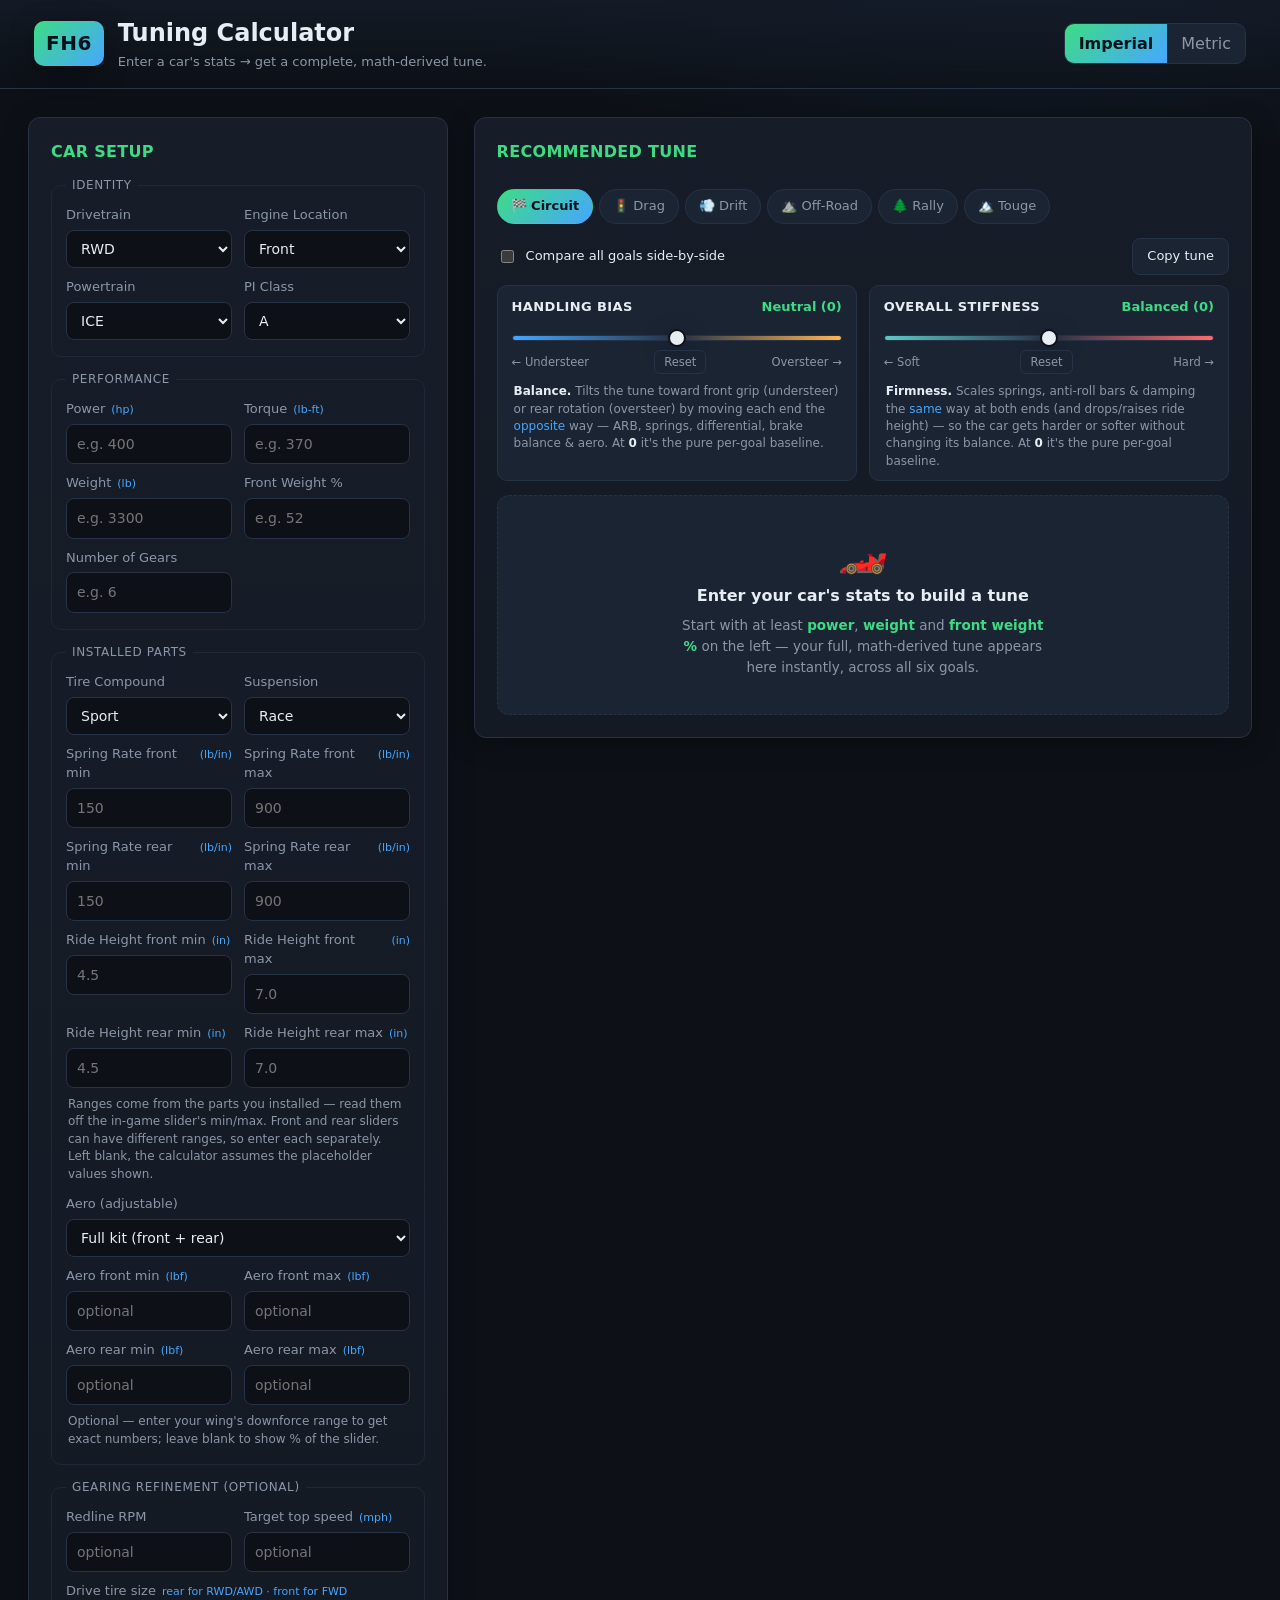
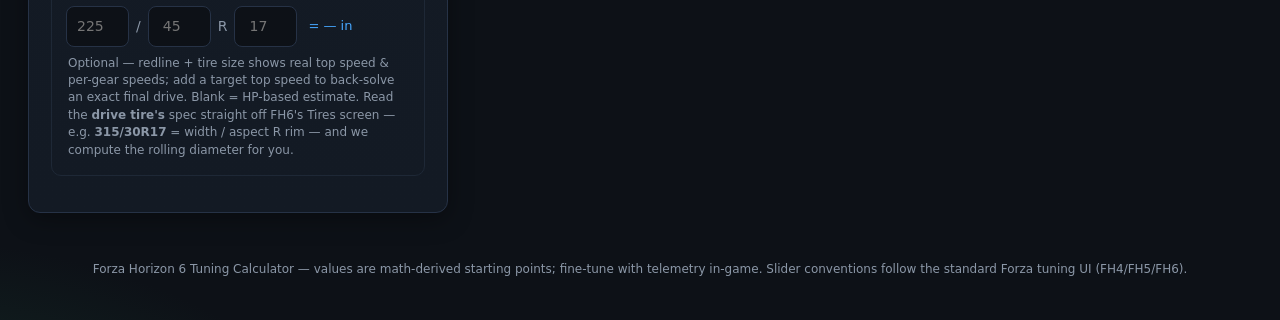
==== commit 2dea85f3: "Fix gearing tire-size input and rear-engine oversteer compensation Gearing: the final drive is back-" ====
--- a/index.html
+++ b/index.html
@@ -155,14 +155,22 @@
         <label><span class="lbl">Redline RPM</span>
           <input type="number" id="redlineRpm" step="100" placeholder="optional" />
         </label>
-        <label><span class="lbl">Drive tire diameter <em id="tireUnit">(in)</em></span>
-          <input type="number" id="tireDiameter" step="0.1" placeholder="optional" />
-        </label>
         <label><span class="lbl">Target top speed <em id="topSpeedUnit">(mph)</em></span>
           <input type="number" id="targetTopSpeed" step="1" placeholder="optional" />
         </label>
-      </div>
-      <p class="hint">Optional — redline + tire diameter shows real top speed &amp; per-gear speeds; add a target top speed to back-solve an exact final drive. Blank = HP-based estimate.</p>
+        <label class="tire-size">
+          <span class="lbl">Drive tire size <em>rear for RWD/AWD · front for FWD</em></span>
+          <span class="tire-size-row">
+            <input type="number" id="tireWidth" step="5" min="0" placeholder="225" aria-label="tire width in mm" />
+            <span class="sep">/</span>
+            <input type="number" id="tireAspect" step="5" min="0" placeholder="45" aria-label="tire aspect ratio percent" />
+            <span class="sep">R</span>
+            <input type="number" id="tireRim" step="1" min="0" placeholder="17" aria-label="rim diameter in inches" />
+            <output class="tire-dia-out" id="tireDiaOut">= — in</output>
+          </span>
+        </label>
+      </div>
+      <p class="hint">Optional — redline + tire size shows real top speed &amp; per-gear speeds; add a target top speed to back-solve an exact final drive. Blank = HP-based estimate. Read the <strong>drive tire's</strong> spec straight off FH6's Tires screen — e.g. <strong>315/30R17</strong> = width&nbsp;/&nbsp;aspect&nbsp;R&nbsp;rim — and we compute the rolling diameter for you.</p>
     </fieldset>
   </section>
 
--- a/styles.css
+++ b/styles.css
@@ -97,6 +97,13 @@
 .aero-kit-label { margin: 12px 0 4px; }
 .hint { color: var(--muted); font-size: 12px; margin: 8px 2px 0; }
 
+/* drive-tire spec: three small inline boxes (width / aspect R rim) + computed Ø */
+.tire-size { grid-column: 1 / -1; }
+.tire-size-row { display: flex; align-items: center; gap: 7px; flex-wrap: wrap; }
+.tire-size-row input { width: 4.5em; text-align: center; }
+.tire-size-row .sep { color: var(--muted); font-size: 14px; }
+.tire-dia-out { color: var(--accent-2); font-size: 13px; margin-left: 4px; white-space: nowrap; }
+
 /* ---------- Outputs ---------- */
 .outputs-head { display: flex; align-items: center; justify-content: space-between; gap: 12px; flex-wrap: wrap; }
 .goal-tabs { display: flex; flex-wrap: wrap; gap: 6px; }
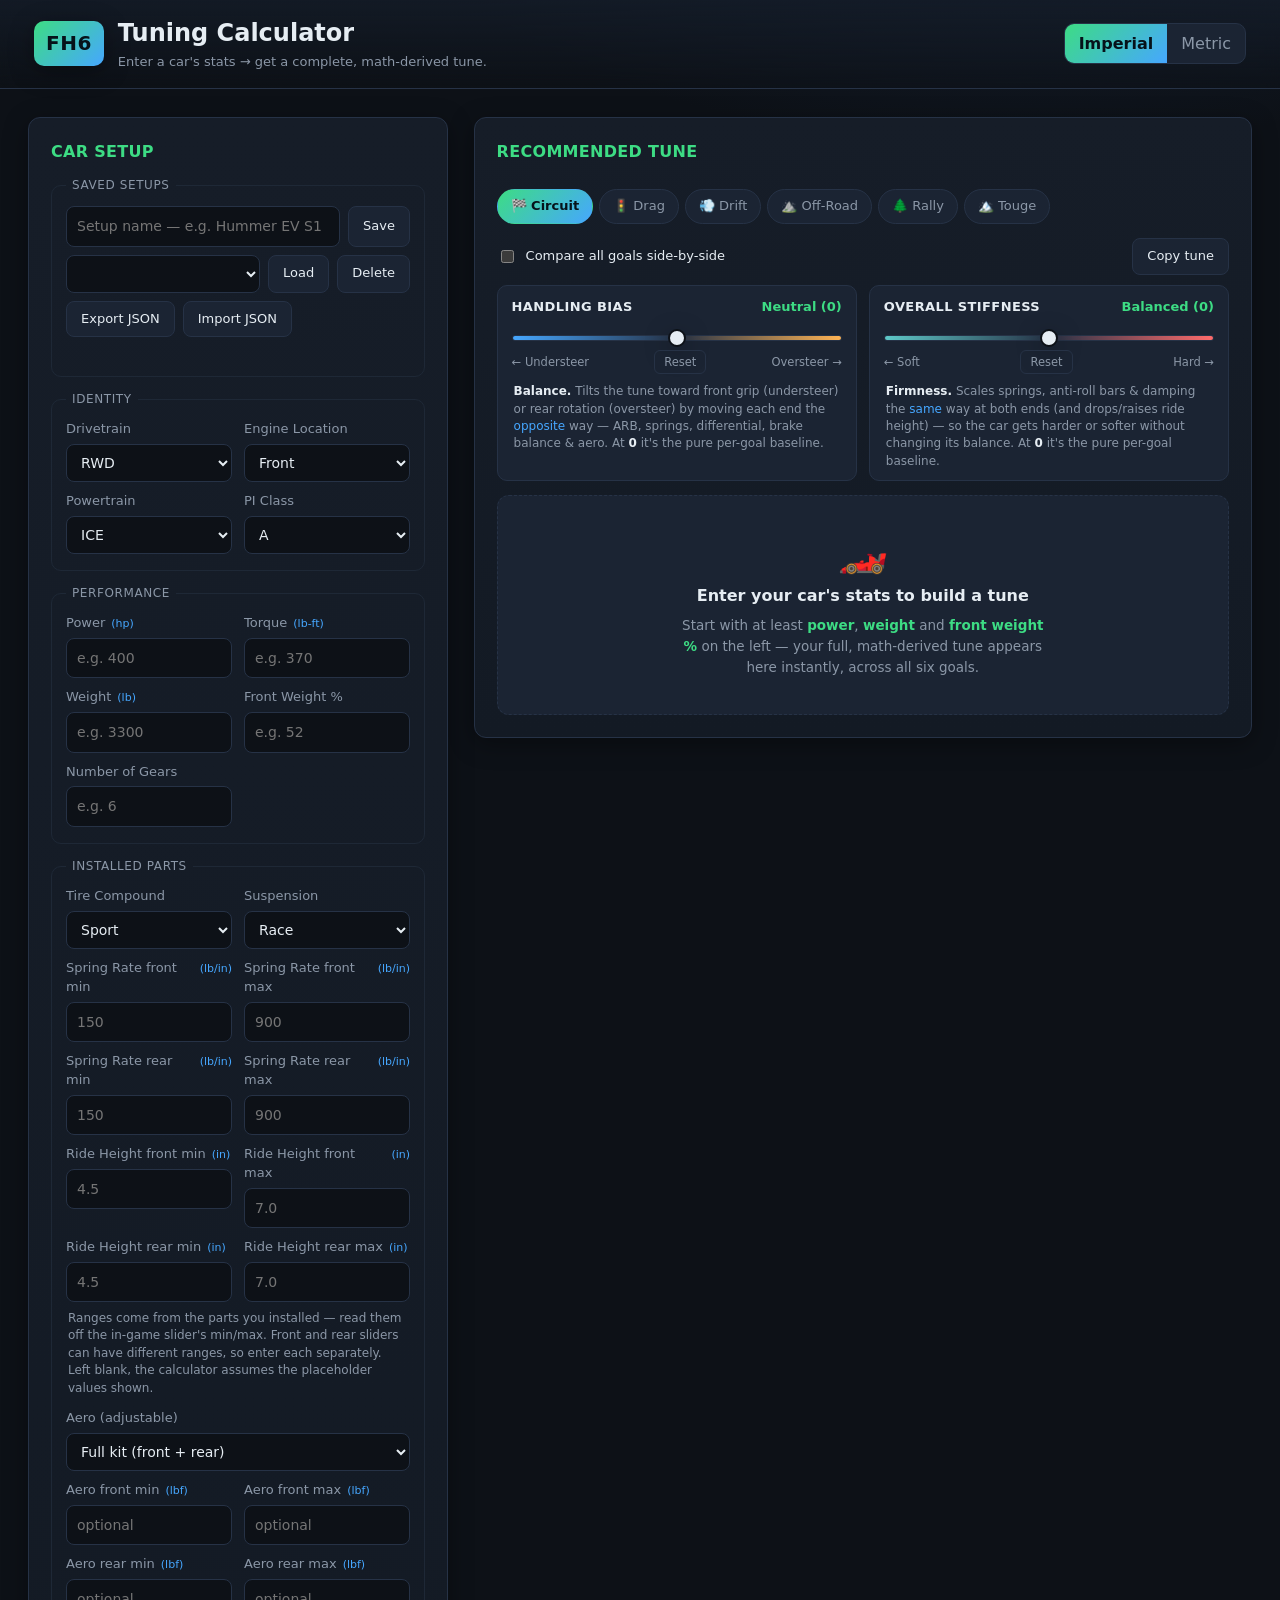
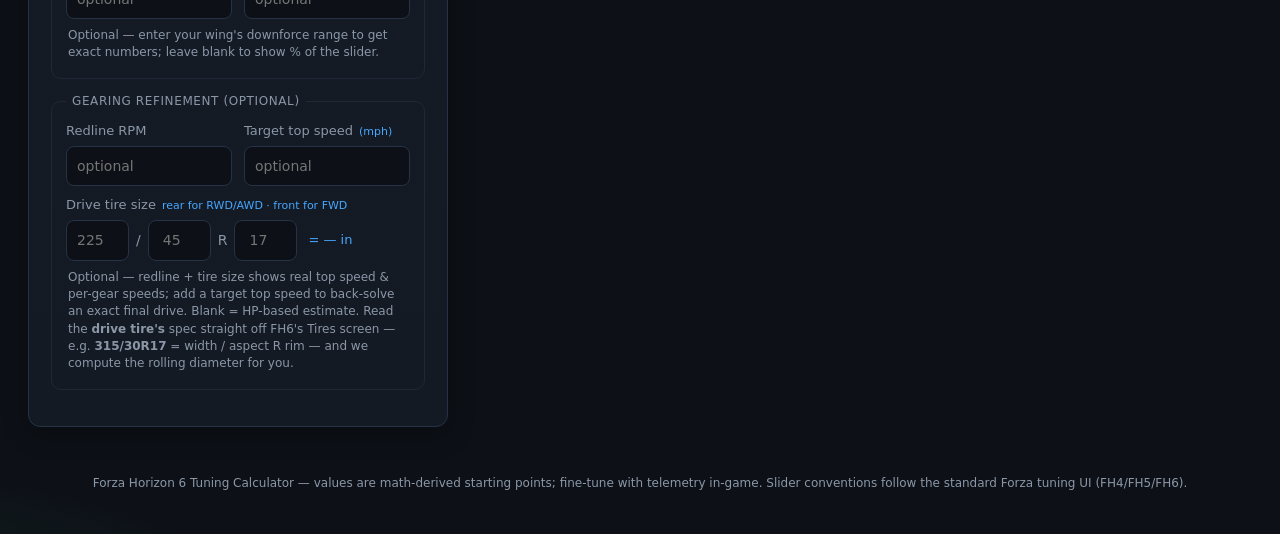
==== commit e41b5666: "Add Saved Setups block to the Car Setup panel Co-Authored-By: Claude Fable 5 <noreply@anthropic.com>" ====
--- a/index.html
+++ b/index.html
@@ -27,6 +27,25 @@
   <section class="panel inputs" aria-label="Car inputs">
     <h2 class="panel-title">Car Setup</h2>
 
+    <fieldset class="setups" id="setupsBlock">
+      <legend>Saved Setups</legend>
+      <div class="setup-row">
+        <input type="text" id="setupName" placeholder="Setup name — e.g. Hummer EV S1" aria-label="Setup name" />
+        <button id="setupSave" type="button" class="ghost-btn">Save</button>
+      </div>
+      <div class="setup-row">
+        <select id="setupList" aria-label="Saved setups"></select>
+        <button id="setupLoad" type="button" class="ghost-btn">Load</button>
+        <button id="setupDelete" type="button" class="ghost-btn">Delete</button>
+      </div>
+      <div class="setup-row">
+        <button id="setupExport" type="button" class="ghost-btn">Export JSON</button>
+        <button id="setupImport" type="button" class="ghost-btn">Import JSON</button>
+        <input type="file" id="setupFile" accept=".json,application/json" hidden />
+      </div>
+      <p class="hint setup-status" id="setupStatus" role="status" aria-live="polite"></p>
+    </fieldset>
+
     <fieldset>
       <legend>Identity</legend>
       <div class="grid2">
@@ -54,7 +73,7 @@
         <label>PI Class
           <select id="piClass">
             <option>D</option><option>C</option><option>B</option>
-            <option selected>A</option><option>S1</option><option>S2</option><option>X</option>
+            <option selected>A</option><option>S1</option><option>S2</option><option>R</option><option>X</option>
           </select>
         </label>
       </div>
@@ -239,6 +258,7 @@
 </footer>
 
 <script src="tuning.js"></script>
+<script src="setups.js"></script>
 <script src="app.js"></script>
 </body>
 </html>
--- a/styles.css
+++ b/styles.css
@@ -104,6 +104,15 @@
 .tire-size-row .sep { color: var(--muted); font-size: 14px; }
 .tire-dia-out { color: var(--accent-2); font-size: 13px; margin-left: 4px; white-space: nowrap; }
 
+/* ---------- Saved setups ---------- */
+.setups .setup-row { display: flex; gap: 8px; margin-bottom: 8px; }
+.setups .setup-row > input[type="text"], .setups .setup-row > select { flex: 1; min-width: 0; }
+.ghost-btn:disabled { opacity: .45; cursor: default; }
+.ghost-btn:disabled:hover { border-color: var(--line); color: var(--text); }
+#setupDelete:hover:not(:disabled) { border-color: var(--danger); color: var(--danger); }
+.setup-status { min-height: 1.2em; margin-top: 2px; }
+.setup-status.error { color: var(--danger); }
+
 /* ---------- Outputs ---------- */
 .outputs-head { display: flex; align-items: center; justify-content: space-between; gap: 12px; flex-wrap: wrap; }
 .goal-tabs { display: flex; flex-wrap: wrap; gap: 6px; }
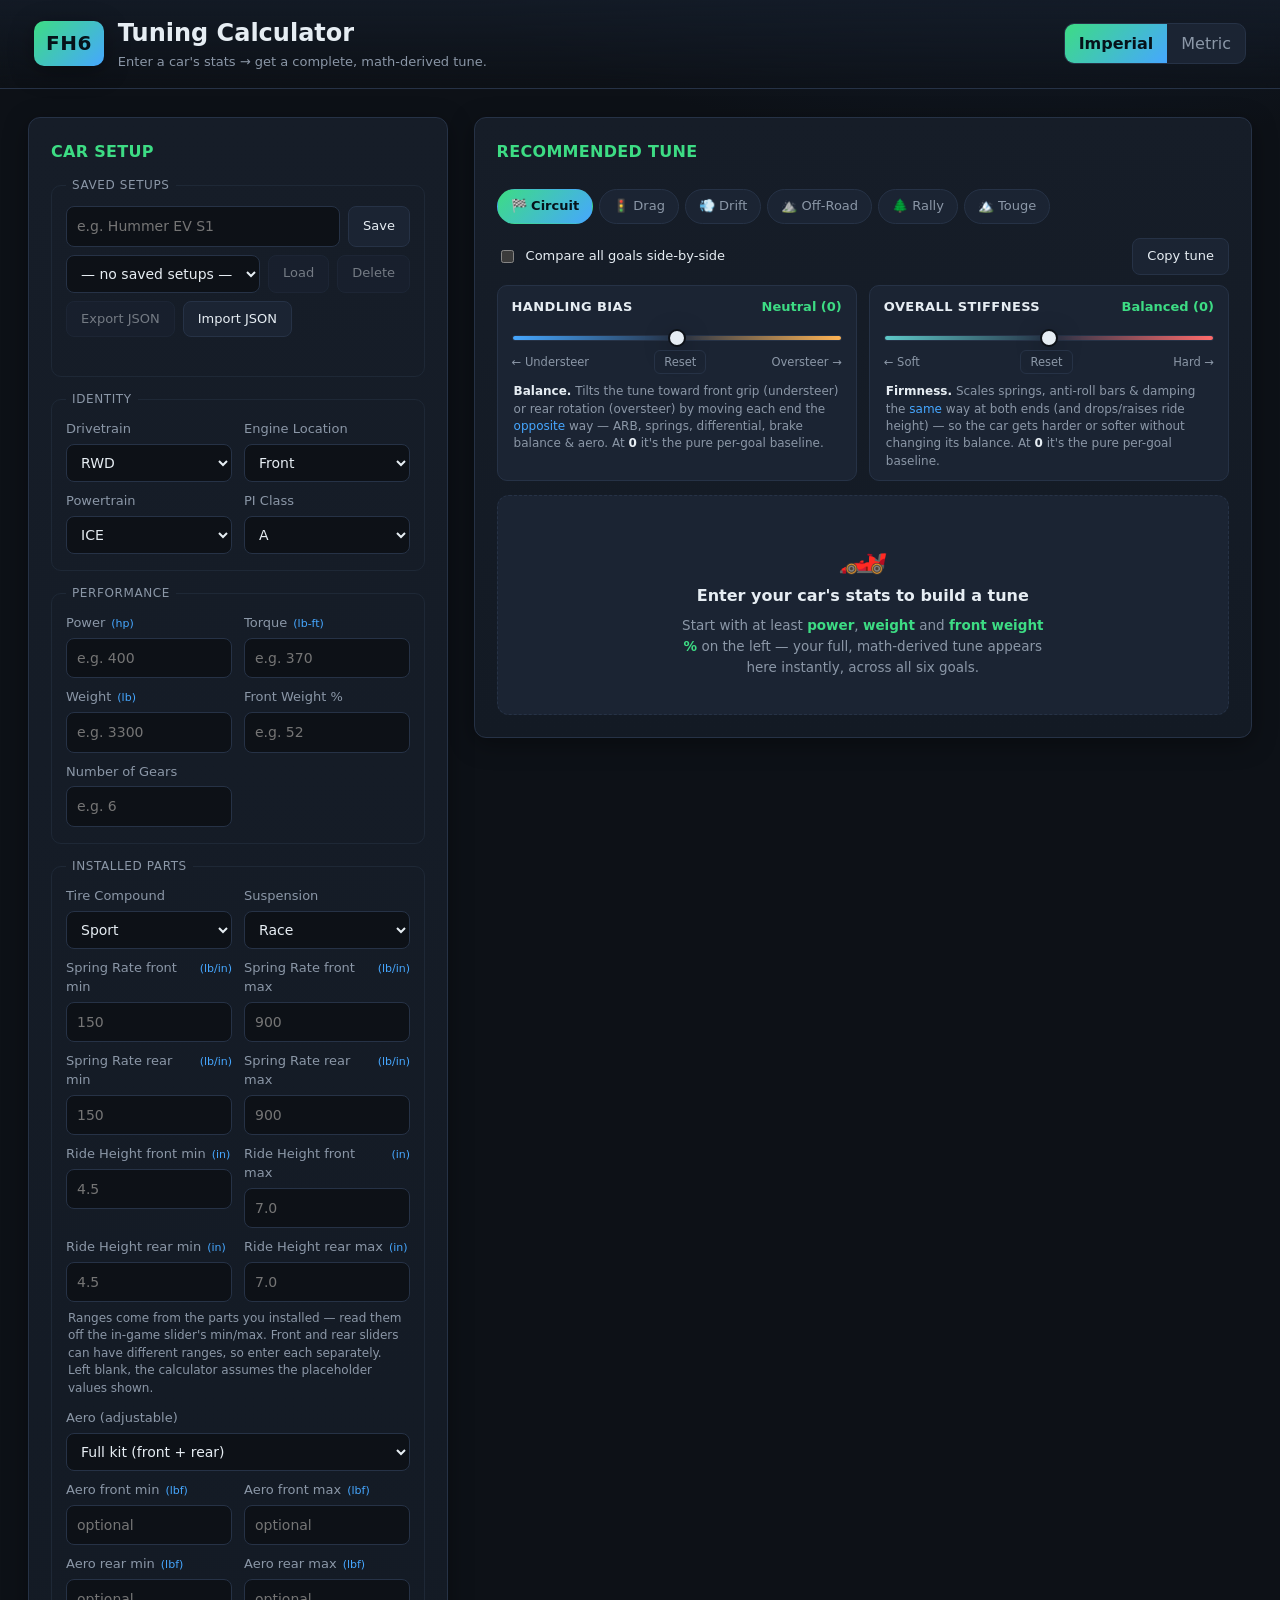
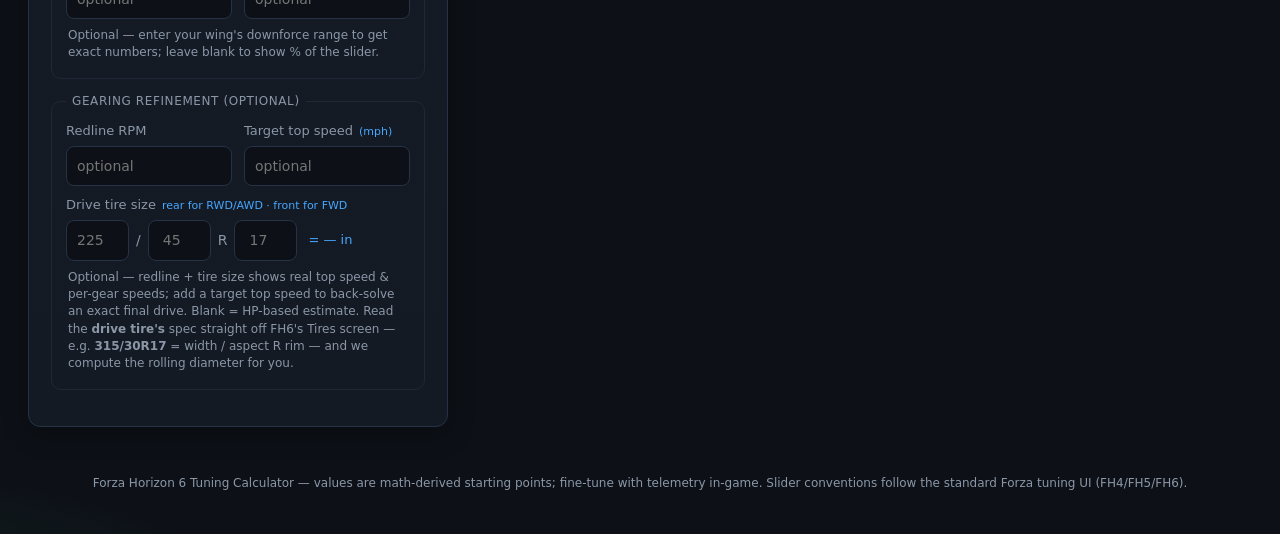
==== commit 8f3fad0b: "Fold in setups UI review nits Shorter name placeholder, buttons disabled in static markup, keyboard-" ====
--- a/index.html
+++ b/index.html
@@ -30,16 +30,16 @@
     <fieldset class="setups" id="setupsBlock">
       <legend>Saved Setups</legend>
       <div class="setup-row">
-        <input type="text" id="setupName" placeholder="Setup name — e.g. Hummer EV S1" aria-label="Setup name" />
+        <input type="text" id="setupName" placeholder="e.g. Hummer EV S1" aria-label="Setup name" />
         <button id="setupSave" type="button" class="ghost-btn">Save</button>
       </div>
       <div class="setup-row">
         <select id="setupList" aria-label="Saved setups"></select>
-        <button id="setupLoad" type="button" class="ghost-btn">Load</button>
-        <button id="setupDelete" type="button" class="ghost-btn">Delete</button>
+        <button id="setupLoad" type="button" class="ghost-btn" disabled>Load</button>
+        <button id="setupDelete" type="button" class="ghost-btn" disabled>Delete</button>
       </div>
       <div class="setup-row">
-        <button id="setupExport" type="button" class="ghost-btn">Export JSON</button>
+        <button id="setupExport" type="button" class="ghost-btn" disabled>Export JSON</button>
         <button id="setupImport" type="button" class="ghost-btn">Import JSON</button>
         <input type="file" id="setupFile" accept=".json,application/json" hidden />
       </div>
--- a/styles.css
+++ b/styles.css
@@ -109,7 +109,7 @@
 .setups .setup-row > input[type="text"], .setups .setup-row > select { flex: 1; min-width: 0; }
 .ghost-btn:disabled { opacity: .45; cursor: default; }
 .ghost-btn:disabled:hover { border-color: var(--line); color: var(--text); }
-#setupDelete:hover:not(:disabled) { border-color: var(--danger); color: var(--danger); }
+#setupDelete:hover:not(:disabled), #setupDelete:focus-visible:not(:disabled) { border-color: var(--danger); color: var(--danger); }
 .setup-status { min-height: 1.2em; margin-top: 2px; }
 .setup-status.error { color: var(--danger); }
 
